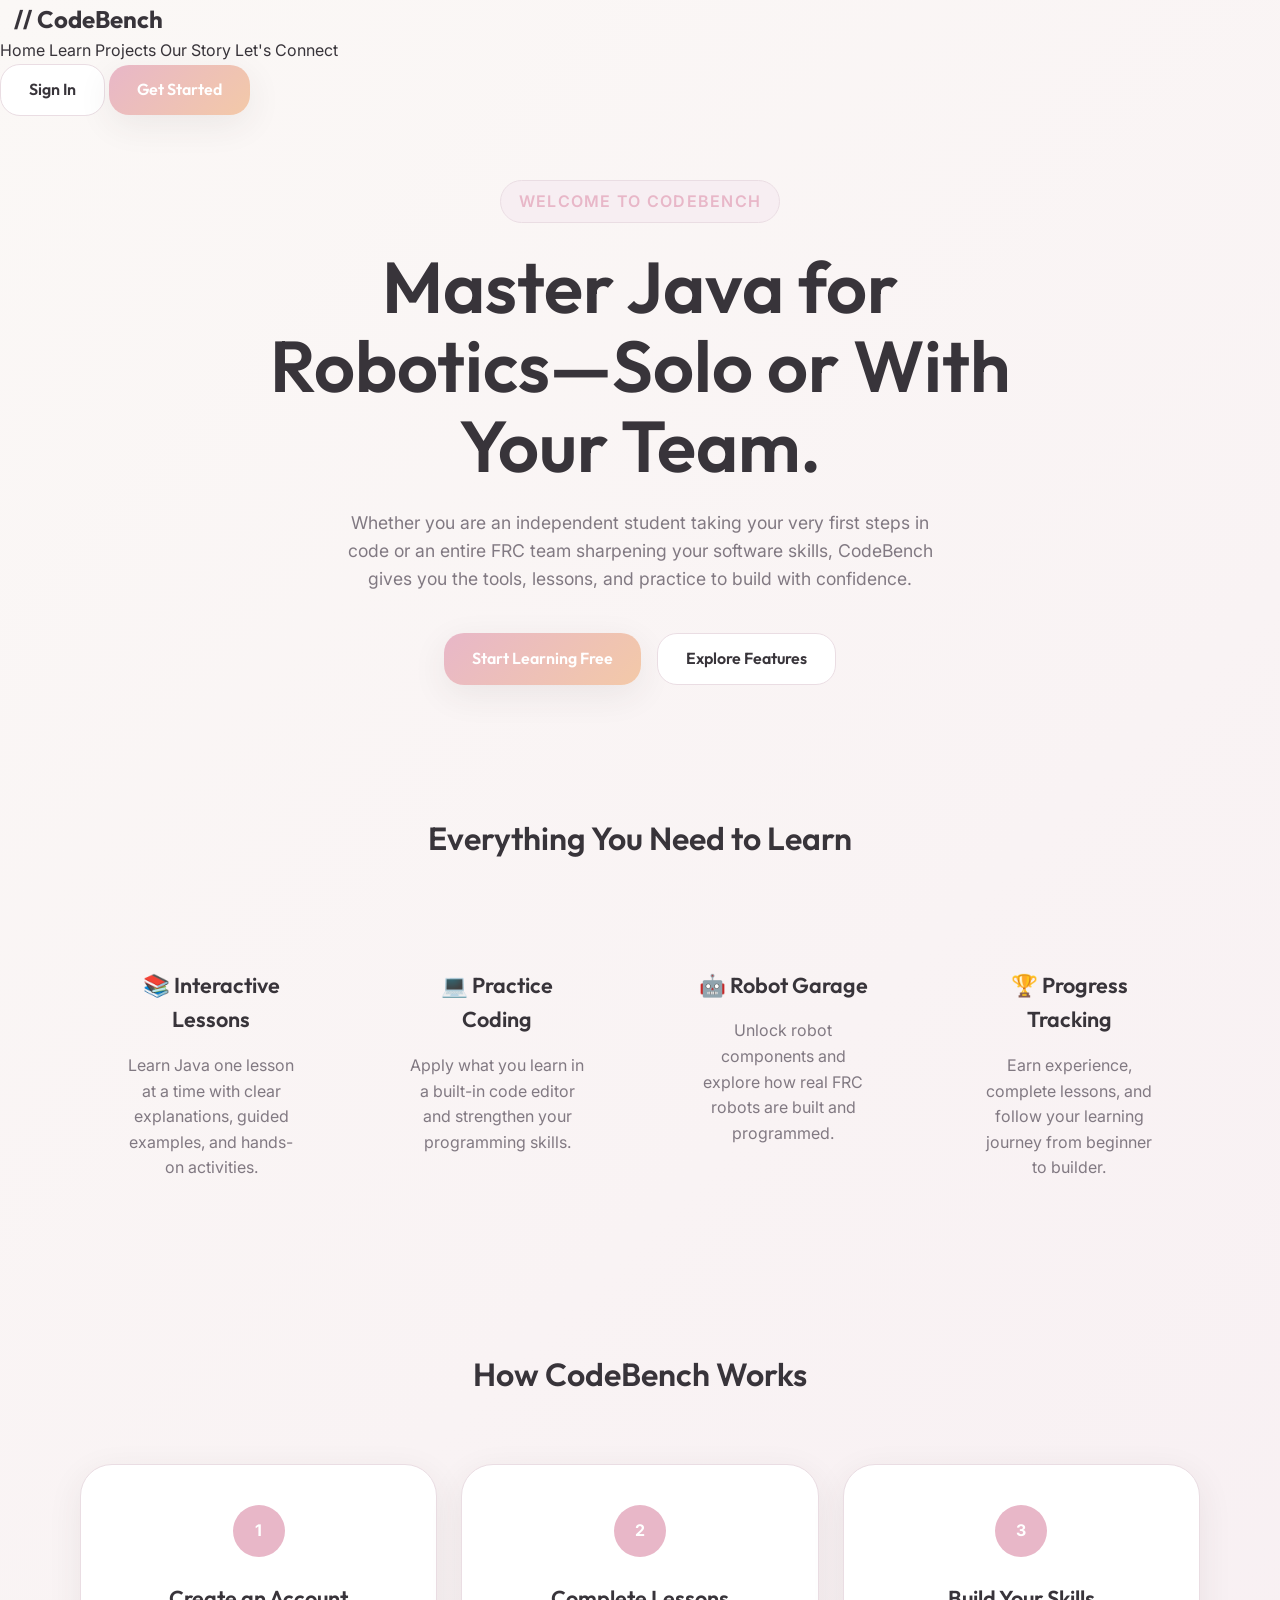
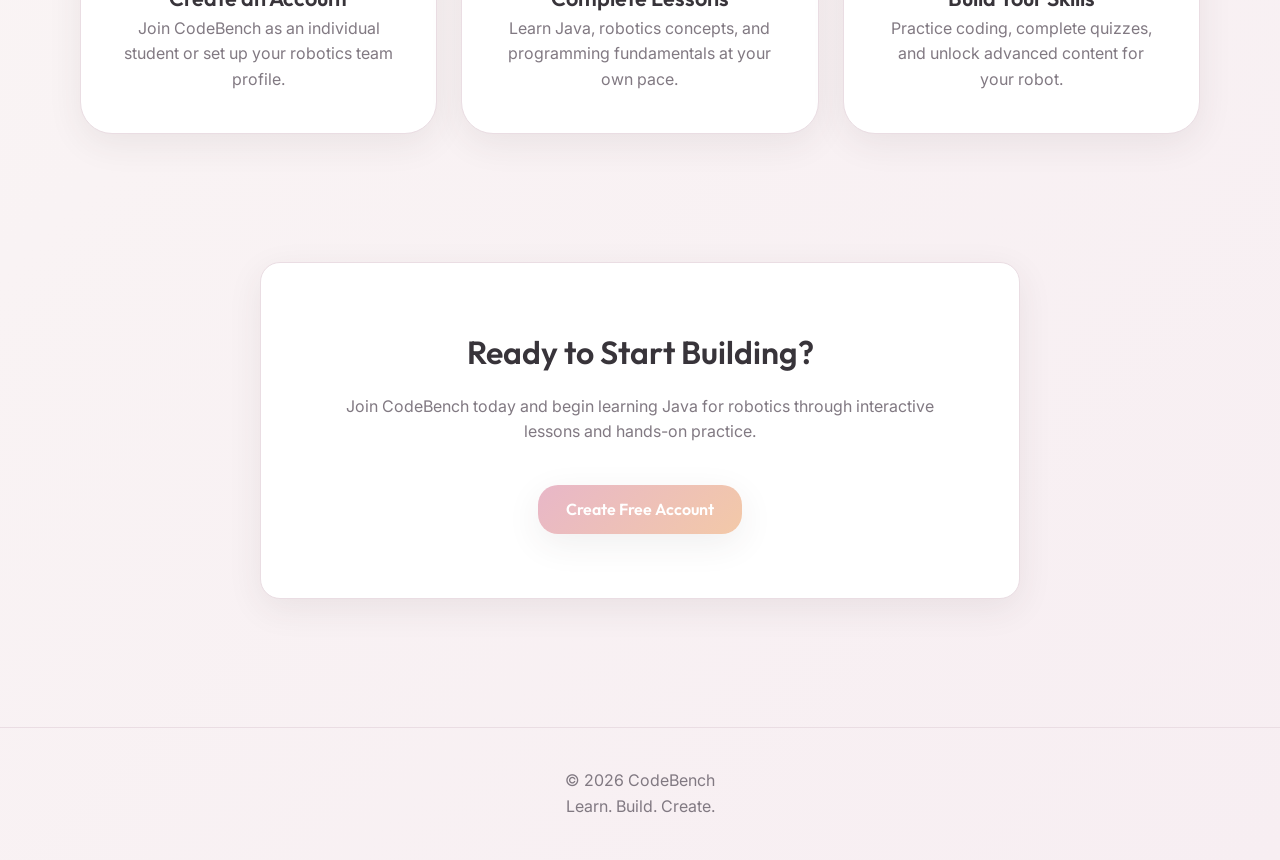
==== index.html @ 08dabfb5 "Initial CodeBench version" ====
<!DOCTYPE html>
<html lang="en">

<head>
    <meta charset="UTF-8">
    <meta name="viewport" content="width=device-width, initial-scale=1.0">
    <meta name="description"
        content="Learn Java for FIRST Robotics through interactive lessons, coding practice, quizzes, and hands-on challenges.">

    <title>CodeBench // Learn Robotics Programming</title>

    <link rel="icon" href="assets/favicon.png">
    <link rel="stylesheet" href="css/style.css">
    <link rel="stylesheet" href="css/components.css">
    <link rel="stylesheet" href="css/animations.css">
    <link rel="stylesheet" href="css/index.css">
</head>

<body>

    <!-- =========================
          HEADER / NAVBAR
  ========================= -->
    <header class="navbar-header">
        <a href="index.html" class="logo-text">
            <span>//</span> CodeBench
        </a>

        <nav class="navbar-links">
            <a href="index.html">Home</a>
            <a href="learn.html">Learn</a>
            <a href="projects.html">Projects</a>
            <a href="journey.html">Our Story</a>
            <a href="connect.html">Let's Connect</a>
        </nav>

        <div class="nav-buttons">
            <a href="login.html" class="btn btn-secondary">Sign In</a>
            <a href="signup.html" class="btn btn-primary">Get Started</a>
        </div>
    </header>

    <!-- =========================
          MAIN CONTENT
  ========================= -->
    <main>

        <!-- HERO SECTION -->
        <section class="hero fade-in">
            <div class="hero-content">
                <p class="panel-label">WELCOME TO CODEBENCH</p>
                <h1>Master Java for Robotics—Solo or With Your Team.</h1>
                <p class="hero-description">
                    Whether you are an independent student taking your very first steps in code or an entire FRC team
                    sharpening your software skills, CodeBench gives you the tools, lessons, and practice to build with
                    confidence.
                </p>

                <div class="hero-actions">
                    <a href="signup.html" class="btn btn-primary">Start Learning Free</a>
                    <a href="#features" class="btn btn-secondary">Explore Features</a>
                </div>
            </div>
        </section>

        <!-- FEATURES SECTION -->
        <section class="features" id="features">
            <h2>Everything You Need to Learn</h2>

            <div class="feature-grid">
                <article class="card feature-card">
                    <h3>📚 Interactive Lessons</h3>
                    <p>
                        Learn Java one lesson at a time with clear explanations, guided examples, and hands-on
                        activities.
                    </p>
                </article>

                <article class="card feature-card">
                    <h3>💻 Practice Coding</h3>
                    <p>
                        Apply what you learn in a built-in code editor and strengthen your programming skills.
                    </p>
                </article>

                <article class="card feature-card">
                    <h3>🤖 Robot Garage</h3>
                    <p>
                        Unlock robot components and explore how real FRC robots are built and programmed.
                    </p>
                </article>

                <article class="card feature-card">
                    <h3>🏆 Progress Tracking</h3>
                    <p>
                        Earn experience, complete lessons, and follow your learning journey from beginner to builder.
                    </p>
                </article>
            </div>
        </section>

        <!-- HOW IT WORKS SECTION -->
        <section class="how-it-works">
            <h2>How CodeBench Works</h2>

            <div class="steps-grid">
                <div class="step-card">
                    <span class="step-number">1</span>
                    <h3>Create an Account</h3>
                    <p>Join CodeBench as an individual student or set up your robotics team profile.</p>
                </div>

                <div class="step-card">
                    <span class="step-number">2</span>
                    <h3>Complete Lessons</h3>
                    <p>Learn Java, robotics concepts, and programming fundamentals at your own pace.</p>
                </div>

                <div class="step-card">
                    <span class="step-number">3</span>
                    <h3>Build Your Skills</h3>
                    <p>Practice coding, complete quizzes, and unlock advanced content for your robot.</p>
                </div>
            </div>
        </section>

        <!-- CALL TO ACTION SECTION -->
        <section class="cta-section">
            <div class="soft-panel cta-card">
                <h2>Ready to Start Building?</h2>
                <p>
                    Join CodeBench today and begin learning Java for robotics through interactive lessons and hands-on
                    practice.
                </p>
                <a href="signup.html" class="btn btn-primary">Create Free Account</a>
            </div>
        </section>

    </main>

    <!-- =========================
          FOOTER
  ========================= -->
    <footer class="footer">
        <p>© 2026 CodeBench</p>
        <p>Learn. Build. Create.</p>
    </footer>

</body>

</html>
---- css/style.css ----
@import url('https://fonts.googleapis.com/css2?family=Inter:wght@400;500;600;700&family=Outfit:wght@400;500;600;700&display=swap');


/* =========================================
   CODEBENCH // DESIGN SYSTEM
========================================= */


:root {


    /* ===============================
       BACKGROUND SYSTEM
    =============================== */

    --bg-main: #FBF8F6;
    --bg-surface: #FFFFFF;
    --bg-soft: #F7EEF2;



    /* ===============================
       BRAND PALETTE
    =============================== */

    --rose: #E8B7C8;
    --peach: #F3C9A8;
    --lavender: #DCCFF0;
    --sage: #C7DCCB;
    --mist-blue: #C9DDEA;



    /* ===============================
       TEXT
    =============================== */

    --text-main: #38343A;
    --text-secondary: #817982;
    --text-light: #FFFFFF;



    /* ===============================
       UI
    =============================== */

    --border: #EADDE3;

    --shadow-soft:
        0 10px 35px rgba(60,45,55,.08);

    --shadow-hover:
        0 18px 45px rgba(60,45,55,.12);



    /* ===============================
       STATES
    =============================== */

    --success: #BFD8C3;
    --warning: #F5D29A;
    --locked: #E8E5E7;
    --active: #C9DDEA;



    /* ===============================
       SHAPE
    =============================== */

    --radius-small:12px;
    --radius-medium:20px;
    --radius-large:32px;



    /* ===============================
       SPACING
    =============================== */

    --space-xs:8px;
    --space-sm:16px;
    --space-md:24px;
    --space-lg:40px;
    --space-xl:64px;



    /* ===============================
       APP
    =============================== */

    --navbar-height:70px;

}



/* =========================================
   RESET
========================================= */


* {
    margin:0;
    padding:0;
    box-sizing:border-box;
}



html {
    scroll-behavior:smooth;
}



body {


    min-height:100vh;


    background:
        linear-gradient(
            135deg,
            var(--bg-main),
            var(--bg-soft)
        );


    color:var(--text-main);


    font-family:
        "Inter",
        sans-serif;


    line-height:1.6;

}



/* =========================================
   TYPOGRAPHY
========================================= */


h1,
h2,
h3,
h4,
h5,
h6 {


    font-family:
        "Outfit",
        sans-serif;


    font-weight:600;


    color:
        var(--text-main);

}


h1 {
    font-size:2.6rem;
    line-height:1.2;
}


h2 {
    font-size:2rem;
}


h3 {
    font-size:1.35rem;
}



p {

    color:
        var(--text-secondary);

}



/* =========================================
   ELEMENTS
========================================= */


button {

    font-family:
        "Outfit",
        sans-serif;

    cursor:pointer;

}



a {

    text-decoration:none;

    color:inherit;

}



/* =========================================
   APPLICATION LAYOUT
========================================= */


.dashboard-layout {


    display:grid;


    grid-template-columns:
        240px 1fr;


    min-height:
        calc(100vh - var(--navbar-height));

}



.dashboard-layout.collapsed-layout {


    grid-template-columns:
        80px 1fr;

}



.dashboard-content {


    width:100%;


    padding:
        var(--space-lg);

}



/* =========================================
   COMMON UI
========================================= */


.soft-panel {


    background:
        var(--bg-surface);


    border:
        1px solid var(--border);


    border-radius:
        var(--radius-medium);


    box-shadow:
        var(--shadow-soft);


    transition:
        .25s ease;

}



.soft-panel:hover {


    box-shadow:
        var(--shadow-hover);

}



.text-muted {


    color:
        var(--text-secondary);

}



.container {


    max-width:
        1200px;


    margin:
        auto;

}



.grid {


    display:grid;


    gap:
        var(--space-md);

}

/* =====================================
   DASHBOARD LAYOUT
===================================== */


.dashboard-layout {

    display:flex;

    min-height:calc(100vh - 70px);

}




/* =====================================
   SIDEBAR
===================================== */


.sidebar {

    width:260px;

    height:calc(100vh - 70px);

    position:fixed;

    top:70px;

    left:0;

    padding:25px 15px;

    display:flex;

    flex-direction:column;

    gap:12px;

    transition:width .3s ease;

}





.dashboard-content {

    margin-left:260px;

    width:calc(100% - 260px);

    padding:40px;

    transition:.3s ease;

}





/* =====================================
   SIDEBAR ITEMS
===================================== */


.nav-item {

    width:100%;

    display:flex;

    align-items:center;

    gap:15px;

    padding:14px 18px;

    text-decoration:none;

    border:none;

    background:none;

    cursor:pointer;

}





.nav-text {

    white-space:nowrap;

}





.nav-item.active {

    transform:translateX(5px);

}







/* =====================================
   COLLAPSED SIDEBAR
===================================== */


.dashboard-layout.collapsed .sidebar {

    width:80px;

}



.dashboard-layout.collapsed .dashboard-content {

    margin-left:80px;

    width:calc(100% - 80px);

}



.dashboard-layout.collapsed .nav-text {

    display:none;

}
---- css/components.css ----
/* =========================================
   BUTTONS
========================================= */


.btn {

    display: inline-flex;

    align-items: center;
    justify-content: center;

    padding:
        12px 28px;

    font-family:
        "Outfit",
        sans-serif;

    font-weight: 600;

    text-decoration: none;

    border-radius:
        var(--radius-medium);

    cursor: pointer;

    border: none;

    transition:
        all .25s ease;

}



.btn:hover {

    transform:
        translateY(-3px);

}



/* Primary Button */

.btn-primary {

    background:
        linear-gradient(135deg,
            var(--rose),
            var(--peach));

    color: white;

    box-shadow:
        var(--shadow-soft);

}



.btn-primary:hover {

    box-shadow:
        0 15px 35px rgba(232, 183, 200, .35);

}



/* Secondary Button */

.btn-secondary {

    background:
        var(--bg-surface);

    color:
        var(--text-main);

    border:
        1px solid var(--border);

}



.btn-secondary:hover {

    background:
        var(--bg-soft);

}



/* Small Button */

.btn-small {

    padding:
        8px 18px;

    font-size: .9rem;

    background:
        var(--lavender);

    color:
        var(--text-main);

}



.btn-small.disabled {

    background:
        var(--locked);

    color:
        var(--text-secondary);

    pointer-events: none;

}



.btn-full {

    width: 100%;

}



/* =========================================
   NAVIGATION
========================================= */


.nav-item {

    display: block;

    padding:
        14px 20px;

    color:
        var(--text-secondary);

    border-radius:
        var(--radius-small);

    font-family:
        "Outfit",
        sans-serif;

    font-weight: 500;

    transition: .2s;

}



.nav-item:hover,
.nav-item.active {

    color:
        var(--text-main);

    background:
        var(--bg-soft);

}



/* Logout */

.btn-danger-link {

    margin-top: auto;

    background: none;

    border: none;

    color: #D98292;

    cursor: pointer;

}



/* =========================================
   AUTH CARD
========================================= */


.auth-card {

    background:
        var(--bg-surface);

    border:
        1px solid var(--border);

    border-radius:
        var(--radius-large);

    padding:
        40px;

    width: 100%;

    max-width: 420px;

    box-shadow:
        var(--shadow-soft);

}



/* =========================================
   FORMS
========================================= */


.form-group {

    margin-bottom:
        var(--space-md);

}



.form-group label {

    display: block;

    margin-bottom: 8px;

    color:
        var(--text-secondary);

    font-size: .9rem;

}



.form-group input {

    width: 100%;

    padding:
        14px;

    background:
        var(--bg-main);

    border:
        1px solid var(--border);

    border-radius:
        var(--radius-small);

    color:
        var(--text-main);

    font-family:
        "Inter",
        sans-serif;

}



.form-group input:focus {

    outline: none;

    border-color:
        var(--rose);

}



/* =========================================
   XP DISPLAY
========================================= */


.xp-pill {

    display: inline-flex;

    align-items: center;

    padding:
        7px 18px;

    border-radius: 999px;

    background:
        var(--lavender);

    color:
        var(--text-main);

    font-weight: 600;

}



/* =========================================
   DASHBOARD STATS
========================================= */


.stats-grid {

    display: grid;

    grid-template-columns:
        repeat(auto-fit, minmax(200px, 1fr));

    gap:
        var(--space-md);

    margin:
        30px 0;

}



.stat-card {

    background:
        var(--bg-surface);

    padding:
        25px;

    border-radius:
        var(--radius-medium);

    border:
        1px solid var(--border);

    box-shadow:
        var(--shadow-soft);

}



.stat-value {

    font-size:
        2rem;

    font-family:
        "Outfit",
        sans-serif;

    font-weight: 700;

}



/* =========================================
   ROBOT GARAGE
========================================= */


.garage-container {

    display: flex;

    gap:
        40px;

    margin-top:
        30px;

}



.mech-canvas {

    flex: 1.5;

    background:
        var(--bg-surface);

    border:
        2px dashed var(--border);

    border-radius:
        var(--radius-large);

    height: 400px;

    display: flex;

    align-items: center;

    justify-content: center;

}



.mech-part {

    padding:
        20px;

    background:
        var(--bg-soft);

    border:
        1px solid var(--border);

    border-radius:
        var(--radius-medium);

    font-family:
        "Outfit",
        sans-serif;

}



.mech-part.standard {

    border-color:
        var(--mist-blue);

    color:
        #5B7D99;

}



.mech-part.online {

    border-color:
        var(--sage);

    color:
        #587A60;

}

/* =========================================
   SIDEBAR
========================================= */


.sidebar {

    width: 240px;

    height: 100vh;

    position: sticky;

    top: 0;

    background:
        rgba(255, 255, 255, 0.75);

    backdrop-filter:
        blur(12px);

    border-right:
        1px solid var(--border);

    padding:
        24px 16px;

    display: flex;

    flex-direction: column;

    gap: 12px;

}



/* Sidebar Logo */

.logo-text {

    font-family:
        "Outfit",
        sans-serif;

    font-size: 1.5rem;

    font-weight: 700;

    color:
        var(--text-main);

    padding:
        10px 14px;

    margin-bottom: 20px;

}



/* Sidebar Links */

.sidebar .nav-item {

    display: flex;

    align-items: center;

    gap: 12px;

    padding:
        14px 16px;

    border-radius:
        var(--radius-medium);

    color:
        var(--text-secondary);

    transition:
        .25s ease;

}



.sidebar .nav-item:hover {

    background:
        var(--bg-soft);

    color:
        var(--text-main);

    transform:
        translateX(4px);

}



.sidebar .nav-item.active {

    background:
        var(--lavender);

    color:
        var(--text-main);

}



/* Sidebar Bottom Area */

.sidebar-footer {

    margin-top: auto;

    padding-top: 20px;

}

/* =========================================
   NAVBAR
========================================= */


.navbar {

    width: 100%;

    height: 70px;

    display: flex;

    align-items: center;

    justify-content: space-between;

    padding:
        0 32px;


    background:
        rgba(255, 255, 255, 0.75);


    backdrop-filter:
        blur(12px);


    border-bottom:
        1px solid var(--border);


    position: sticky;

    top: 0;

    z-index: 100;


}



/* Logo */

.navbar .logo-text {

    display: flex;

    align-items: center;

    gap: 8px;


    font-family:
        "Outfit",
        sans-serif;


    font-size:
        1.7rem;


    font-weight: 700;


    letter-spacing:
        .5px;


    color:
        var(--text-main);


}



/* Logo Accent */

.navbar .logo-text span {

    color:
        var(--rose);

}



/* User Area */

.user-status {

    display: flex;

    align-items: center;

    gap: 16px;


    font-family:
        "Inter",
        sans-serif;


    color:
        var(--text-secondary);


    font-size: .95rem;

}



/* Username */

#userName {

    color:
        var(--text-main);

    font-weight: 600;

}



/* XP Pill */

.navbar .xp-pill {

    background:
        var(--lavender);


    border:
        1px solid var(--border);


    padding:
        8px 18px;


    border-radius:
        999px;


    color:
        var(--text-main);


    font-family:
        "Outfit",
        sans-serif;


    font-weight: 600;


}

/* =========================================
   MISSION MAP / DASHBOARD NODES
========================================= */


.map-pipeline {

    display: flex;

    flex-direction: column;

    gap:
        var(--space-md);

}



.map-node {

    display: flex;

    justify-content: space-between;

    align-items: center;

    gap:
        24px;


    background:
        var(--bg-surface);


    padding:
        28px;


    border-radius:
        var(--radius-large);


    border:
        1px solid var(--border);


    box-shadow:
        var(--shadow-soft);


    transition:
        .25s ease;

}



.map-node:hover {

    transform:
        translateY(-4px);

}



.active-node {

    border-left:
        6px solid var(--rose);

}



/* Mission Information */

.node-info {

    flex: 1;

}



.node-info h3 {

    margin-bottom:
        8px;

}



.node-info p {

    margin-bottom:
        18px;

}



/* Right Side Status */

.node-status {

    display: flex;

    flex-direction: column;

    align-items: flex-end;

    gap:
        16px;

}



.stat-value {

    font-family:
        "Outfit",
        sans-serif;

    font-weight: 600;

    color:
        var(--text-secondary);

}



/* =========================================
   PROGRESS BAR
========================================= */


.progress-container {

    width: 100%;

    height:
        12px;


    background:
        var(--bg-soft);


    border-radius:
        999px;


    overflow: hidden;

}



.progress-bar {

    height: 100%;

    width: 0%;


    background:
        linear-gradient(90deg,
            var(--rose),
            var(--peach));


    border-radius:
        inherit;


    transition:
        width .5s ease;

    /* ==========================================
   LESSON PAGE POLISH & COMPONENT STYLES
   ========================================== */

    /* Main Layout & Section Spacing */
    .dashboard-content {
        max-width: 1100px;
        margin: 0 auto;
        padding: 2rem;
        display: flex;
        flex-direction: column;
        gap: 1.5rem;
    }

    /* Module Selector Header */
    .module-selector-bar {
        display: flex;
        align-items: center;
        gap: 1rem;
        background: #ffffff;
        padding: 1rem 1.25rem;
        border-radius: 12px;
        border: 1px solid #e5e7eb;
        box-shadow: 0 2px 4px rgba(0, 0, 0, 0.02);
    }

    .academy-select {
        flex: 1;
        padding: 0.6rem 1rem;
        border-radius: 8px;
        border: 1px solid #d1d5db;
        font-weight: 500;
        background-color: #f9fafb;
    }

    /* Hero Section */
    .lesson-hero {
        display: flex;
        justify-content: space-between;
        align-items: flex-start;
        background: #ffffff;
        padding: 1.75rem;
        border-radius: 16px;
        border: 1px solid #e5e7eb;
        box-shadow: 0 4px 6px -1px rgba(0, 0, 0, 0.05);
    }

    .lesson-tag {
        font-size: 0.8rem;
        font-weight: 700;
        letter-spacing: 0.05em;
        color: #6366f1;
        text-transform: uppercase;
    }

    .lesson-hero h1 {
        margin: 0.5rem 0;
        font-size: 1.85rem;
        color: #111827;
    }

    .lesson-reward {
        text-align: right;
        background: #f3f4f6;
        padding: 0.75rem 1.25rem;
        border-radius: 12px;
        border: 1px solid #e5e7eb;
    }

    .lesson-reward span {
        display: block;
        font-size: 0.75rem;
        color: #6b7280;
        font-weight: 600;
    }

    .lesson-reward strong {
        color: #4f46e5;
        font-size: 1.1rem;
    }

    /* Card Elevation & Structure */
    .soft-panel,
    .mission-card,
    .mentor-card,
    .graphic-panel,
    .challenge-card,
    .progress-panel {
        background: #ffffff;
        padding: 1.5rem;
        border-radius: 16px;
        border: 1px solid #e5e7eb;
        box-shadow: 0 4px 6px -1px rgba(0, 0, 0, 0.03);
    }

    /* Progress Bar */
    .progress-header {
        display: flex;
        justify-content: space-between;
        margin-bottom: 0.5rem;
    }

    .progress-bar {
        height: 10px;
        background-color: #e5e7eb;
        border-radius: 20px;
        overflow: hidden;
    }

    .progress-fill {
        height: 100%;
        background: linear-gradient(90deg, #6366f1, #a855f7);
        transition: width 0.4s ease;
    }

    /* Schematic Architectural Diagram */
    .schematic-viewport {
        margin-top: 1rem;
        background: #0f172a;
        border-radius: 12px;
        padding: 1.5rem;
        color: #f8fafc;
    }

    .schematic-grid {
        display: grid;
        grid-template-columns: repeat(auto-fit, minmax(220px, 1fr));
        gap: 1rem;
    }

    .node {
        background: #1e293b;
        border: 1px solid #334155;
        border-radius: 10px;
        padding: 1rem;
        display: flex;
        flex-direction: column;
        justify-content: space-between;
        gap: 0.5rem;
    }

    .node-label {
        font-weight: 600;
        font-size: 0.95rem;
        color: #f1f5f9;
    }

    .node-status {
        font-size: 0.8rem;
        padding: 0.25rem 0.6rem;
        border-radius: 6px;
        width: fit-content;
        font-weight: 600;
    }

    .status-ok {
        background: rgba(34, 197, 94, 0.15);
        color: #4ade80;
        border: 1px solid rgba(34, 197, 94, 0.3);
    }

    .status-warn {
        background: rgba(234, 179, 8, 0.15);
        color: #facc15;
        border: 1px solid rgba(234, 179, 8, 0.3);
    }

    /* Practicum Assessment / Quiz Styling */
    .quiz-options {
        display: flex;
        flex-direction: column;
        gap: 0.75rem;
        margin-top: 1.25rem;
    }

    .quiz-btn {
        width: 100%;
        text-align: left;
        padding: 1rem 1.25rem;
        background: #f9fafb;
        border: 1.5px solid #e5e7eb;
        border-radius: 10px;
        font-size: 0.95rem;
        color: #374151;
        cursor: pointer;
        transition: all 0.2s ease;
    }

    .quiz-btn:hover {
        background: #f3f4f6;
        border-color: #6366f1;
        transform: translateY(-1px);
    }

    .quiz-btn.correct {
        background: #f0fdf4 !important;
        border-color: #22c55e !important;
        color: #15803d !important;
        font-weight: 600;
    }

    .quiz-btn.incorrect {
        background: #fef2f2 !important;
        border-color: #ef4444 !important;
        color: #b91c1c !important;
    }

    /* Bottom Action Buttons */
    .lesson-actions {
        display: flex;
        justify-content: space-between;
        gap: 1rem;
        margin-top: 1rem;
    }

    .btn-secondary {
        background: #ffffff;
        border: 1px solid #d1d5db;
        color: #374151;
        padding: 0.75rem 1.5rem;
        border-radius: 10px;
        font-weight: 600;
        cursor: pointer;
    }

    .btn-primary {
        background: #4f46e5;
        border: none;
        color: #ffffff;
        padding: 0.75rem 1.5rem;
        border-radius: 10px;
        font-weight: 600;
        cursor: pointer;
    }

    .btn-primary:hover {
        background: #4338ca;
    }

}

/* Force vertical stacking for quiz buttons */
.quiz-options {
    display: flex !important;
    flex-direction: column !important;
    gap: 0.75rem !important;
    margin-top: 1.25rem !important;
}

.quiz-btn {
    display: block !important;
    width: 100% !important;
    text-align: left !important;
    padding: 1rem 1.25rem !important;
    background: #f8fafc !important;
    border: 1.5px solid #e2e8f0 !important;
    border-radius: 10px !important;
    font-size: 0.95rem !important;
    color: #1e293b !important;
    cursor: pointer !important;
    white-space: normal !important;
}

.quiz-btn:hover {
    background: #f1f5f9 !important;
    border-color: #6366f1 !important;
}

/* Force dark architectural diagram grid */
.schematic-viewport {
    margin-top: 1rem !important;
    background: #0f172a !important;
    border-radius: 12px !important;
    padding: 1.25rem !important;
}

.schematic-grid {
    display: grid !important;
    grid-template-columns: repeat(auto-fit, minmax(220px, 1fr)) !important;
    gap: 1rem !important;
}

.node {
    background: #1e293b !important;
    border: 1px solid #334155 !important;
    border-radius: 8px !important;
    padding: 1rem !important;
    display: flex !important;
    flex-direction: column !important;
    justify-content: space-between !important;
    gap: 0.5rem !important;
}

.node-label {
    color: #f8fafc !important;
    font-weight: 600 !important;
}

.node-status {
    display: inline-block !important;
    padding: 0.25rem 0.5rem !important;
    border-radius: 6px !important;
    font-size: 0.8rem !important;
    font-weight: 600 !important;
}

.status-ok {
    background: rgba(34, 197, 94, 0.2) !important;
    color: #4ade80 !important;
}

.status-warn {
    background: rgba(234, 179, 8, 0.2) !important;
    color: #facc15 !important;
}
---- css/animations.css ----
/* =========================
    CodeBench // Motion System
    ========================= */


/* =================================
   ENTRANCES
================================= */


.fade-in {

    opacity:0;

    animation:
        fadeIn .7s ease forwards;

}


@keyframes fadeIn {

    from {

        opacity:0;
        transform:translateY(18px);

    }


    to {

        opacity:1;
        transform:translateY(0);

    }

}



.slide-left {

    opacity:0;

    animation:
        slideLeft .7s ease forwards;

}


@keyframes slideLeft {

    from {

        opacity:0;
        transform:translateX(-25px);

    }


    to {

        opacity:1;
        transform:translateX(0);

    }

}



.slide-right {


    opacity:0;


    animation:
        slideRight .7s ease forwards;


}


@keyframes slideRight {


    from {

        opacity:0;
        transform:translateX(25px);

    }


    to {

        opacity:1;
        transform:translateX(0);

    }


}



/* =================================
   SOFT POP
================================= */


.pop {


    opacity:0;


    animation:
        pop .5s ease forwards;


}


@keyframes pop {


    0% {

        opacity:0;
        transform:scale(.92);

    }


    70% {

        transform:scale(1.03);

    }


    100% {

        opacity:1;
        transform:scale(1);

    }


}



/* =================================
   FLOATING ELEMENTS
================================= */


.float {


    animation:
        floating 4s ease-in-out infinite;


}


@keyframes floating {


    0%,
    100% {

        transform:translateY(0);

    }


    50% {

        transform:translateY(-8px);

    }


}



/* =================================
   SOFT BRAND PULSE
================================= */


.pulse {


    animation:
        softPulse 3s infinite;


}



@keyframes softPulse {


    0% {

        box-shadow:
            0 0 0 rgba(232,183,200,0);

    }


    50% {

        box-shadow:
            0 0 25px rgba(232,183,200,.35);

    }


    100% {

        box-shadow:
            0 0 0 rgba(232,183,200,0);

    }


}



/* =================================
   BUTTON MOTION
================================= */


.btn {


    transition:
        transform .25s ease,
        box-shadow .25s ease;


}



.btn:hover {


    transform:
        translateY(-3px);


    box-shadow:
        var(--shadow-soft);


}



/* =================================
   CARD MOTION
================================= */


.card {


    transition:
        transform .3s ease,
        box-shadow .3s ease;


}



.card:hover {


    transform:
        translateY(-6px);


    box-shadow:
        var(--shadow-hover);


}



/* =================================
   AI TUTOR TYPING
================================= */


.typing {


    overflow:hidden;

    border-right:
        2px solid var(--rose);

    white-space:nowrap;


    animation:

        typing 3s steps(30) infinite alternate,

        cursor .7s infinite;


}



@keyframes typing {


    from {

        width:0;

    }


    to {

        width:100%;

    }


}



@keyframes cursor {


    50% {

        border-color:transparent;

    }


}



/* =================================
   LOADING DOTS
================================= */


.loading-dot {


    animation:
        bounce 1.3s infinite;


}



.loading-dot:nth-child(2) {

    animation-delay:.15s;

}



.loading-dot:nth-child(3) {

    animation-delay:.3s;

}



@keyframes bounce {


    0%,
    80%,
    100% {

        transform:translateY(0);

    }


    40% {

        transform:translateY(-8px);

    }


}



/* =================================
   GLOBAL MOTION SAFETY
================================= */


button,
a,
.card,
.soft-panel {


    transition-timing-function:
        ease;


}




@media (prefers-reduced-motion: reduce) {


    *,
    *::before,
    *::after {


        animation-duration:
            .01ms !important;


        animation-iteration-count:
            1 !important;


        transition-duration:
            .01ms !important;


    }


}
---- css/index.css ----
/* =========================================
   CODEBENCH // LANDING PAGE
========================================= */



/* =========================================
   HERO
========================================= */

.hero {

    max-width: 1200px;

    margin: 0 auto;

    padding:
        var(--space-xl) var(--space-lg);

    text-align: center;

}



.hero-content {

    max-width: 760px;

    margin: 0 auto;

}



.panel-label {

    display: inline-block;

    margin-bottom: var(--space-md);

    padding:
        8px 18px;

    background: var(--bg-soft);

    border: 1px solid var(--border);

    border-radius: 999px;

    color: var(--rose);

    font-weight: 600;

    letter-spacing: .08em;

    text-transform: uppercase;

}



.hero h1 {

    font-size: clamp(2.8rem, 6vw, 4.5rem);

    line-height: 1.1;

    margin-bottom: var(--space-md);

}



.hero-description {

    max-width: 620px;

    margin:
        0 auto var(--space-lg);

    font-size: 1.1rem;

}



.hero-actions {

    display: flex;

    justify-content: center;

    gap: var(--space-sm);

    flex-wrap: wrap;

}





/* =========================================
   FEATURES
========================================= */

.features {

    max-width: 1200px;

    margin: 0 auto;

    padding:
        var(--space-xl) var(--space-lg);

}



.features h2 {

    text-align: center;

    margin-bottom: var(--space-xl);

}



.feature-grid {

    display: grid;

    grid-template-columns:
        repeat(auto-fit, minmax(260px, 1fr));

    gap: var(--space-md);

}



.feature-card {

    text-align: center;

    padding: var(--space-lg);

}



.feature-card h3 {

    margin-bottom: var(--space-sm);

}





/* =========================================
   HOW IT WORKS
========================================= */

.how-it-works {

    max-width: 1200px;

    margin: 0 auto;

    padding:
        var(--space-xl) var(--space-lg);

}



.how-it-works h2 {

    text-align: center;

    margin-bottom: var(--space-xl);

}



.steps-grid {

    display: grid;

    grid-template-columns:
        repeat(auto-fit, minmax(260px, 1fr));

    gap: var(--space-md);

}



.step-card {

    background: var(--bg-surface);

    border: 1px solid var(--border);

    border-radius: var(--radius-large);

    padding: var(--space-lg);

    box-shadow: var(--shadow-soft);

    text-align: center;

}



.step-number {

    width: 52px;

    height: 52px;

    margin: 0 auto var(--space-md);

    display: flex;

    align-items: center;

    justify-content: center;

    border-radius: 50%;

    background: var(--rose);

    color: white;

    font-weight: 700;

}





/* =========================================
   CALL TO ACTION
========================================= */

.cta-section {

    padding:
        var(--space-xl) var(--space-lg);

}



.cta-card {

    max-width: 760px;

    margin: 0 auto;

    padding: var(--space-xl);

    text-align: center;

}



.cta-card h2 {

    margin-bottom: var(--space-sm);

}



.cta-card p {

    margin-bottom: var(--space-lg);

}





/* =========================================
   FOOTER
========================================= */

.footer {

    padding:
        var(--space-lg);

    text-align: center;

    color: var(--text-secondary);

    border-top: 1px solid var(--border);

    margin-top: var(--space-xl);

}





/* =========================================
   RESPONSIVE
========================================= */

@media (max-width: 768px) {

    .hero {

        padding:
            var(--space-lg);

    }

    .hero h1 {

        font-size: 2.7rem;

    }

    .hero-actions {

        flex-direction: column;

        align-items: center;

    }

}
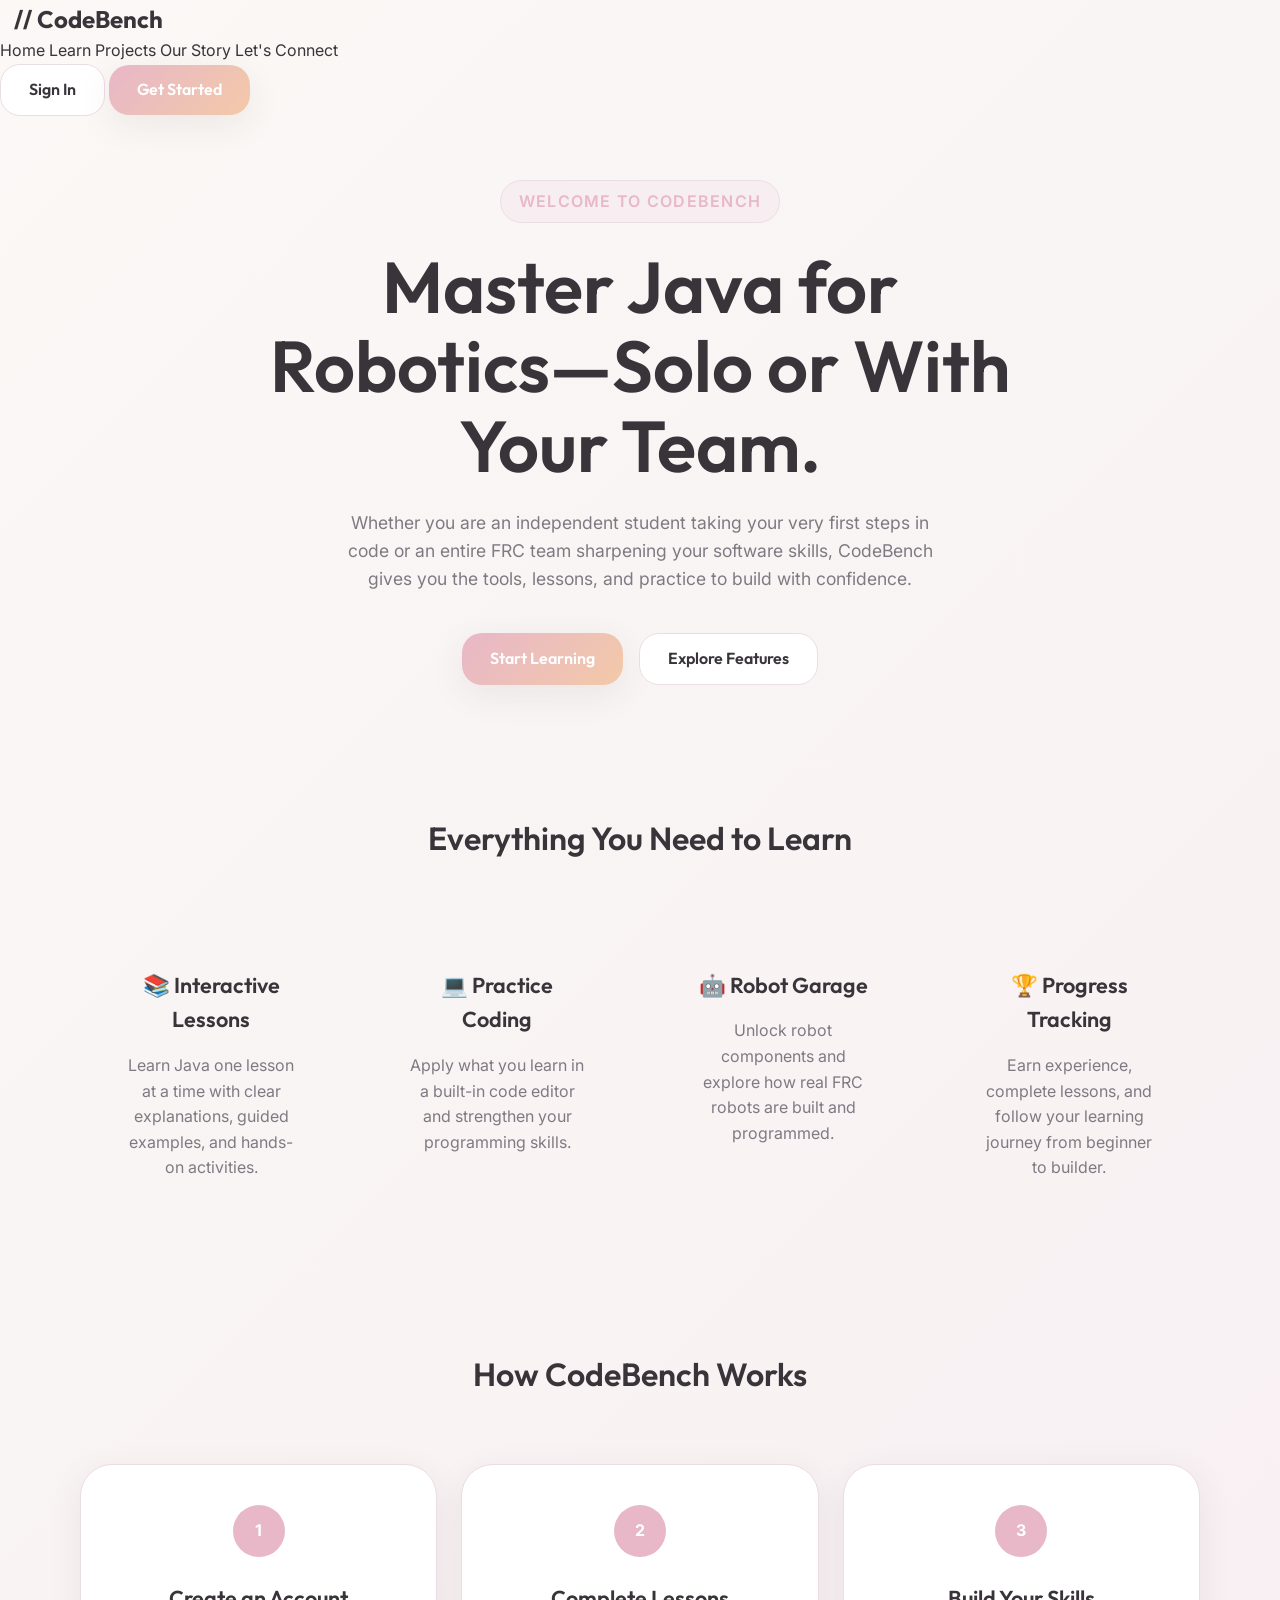
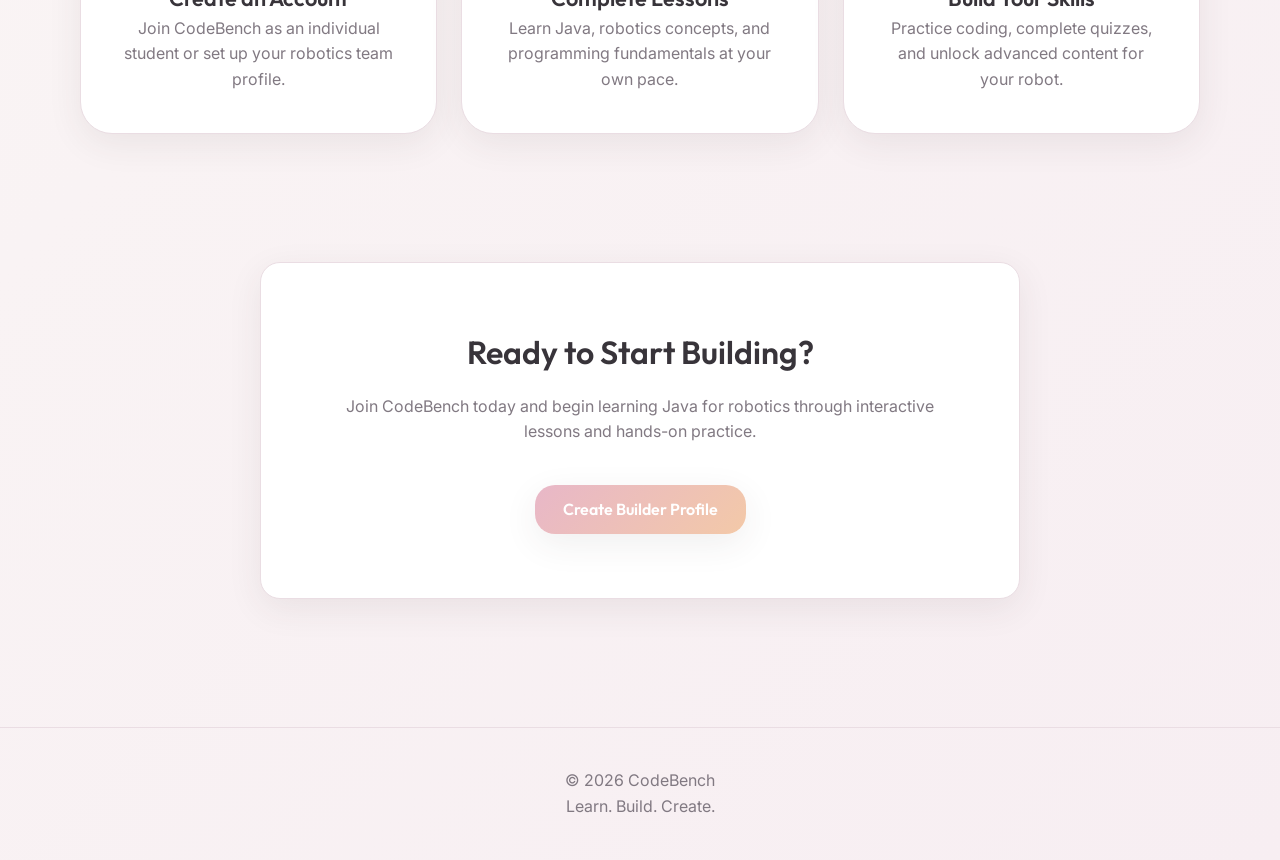
==== commit 435e5925: "Remove free-account CTA from index.html" ====
--- a/index.html
+++ b/index.html
@@ -57,7 +57,7 @@
                 </p>
 
                 <div class="hero-actions">
-                    <a href="signup.html" class="btn btn-primary">Start Learning Free</a>
+                    <a href="signup.html" class="btn btn-primary">Start Learning</a>
                     <a href="#features" class="btn btn-secondary">Explore Features</a>
                 </div>
             </div>
@@ -132,7 +132,7 @@
                     Join CodeBench today and begin learning Java for robotics through interactive lessons and hands-on
                     practice.
                 </p>
-                <a href="signup.html" class="btn btn-primary">Create Free Account</a>
+                <a href="signup.html" class="btn btn-primary">Create Builder Profile</a>
             </div>
         </section>
 
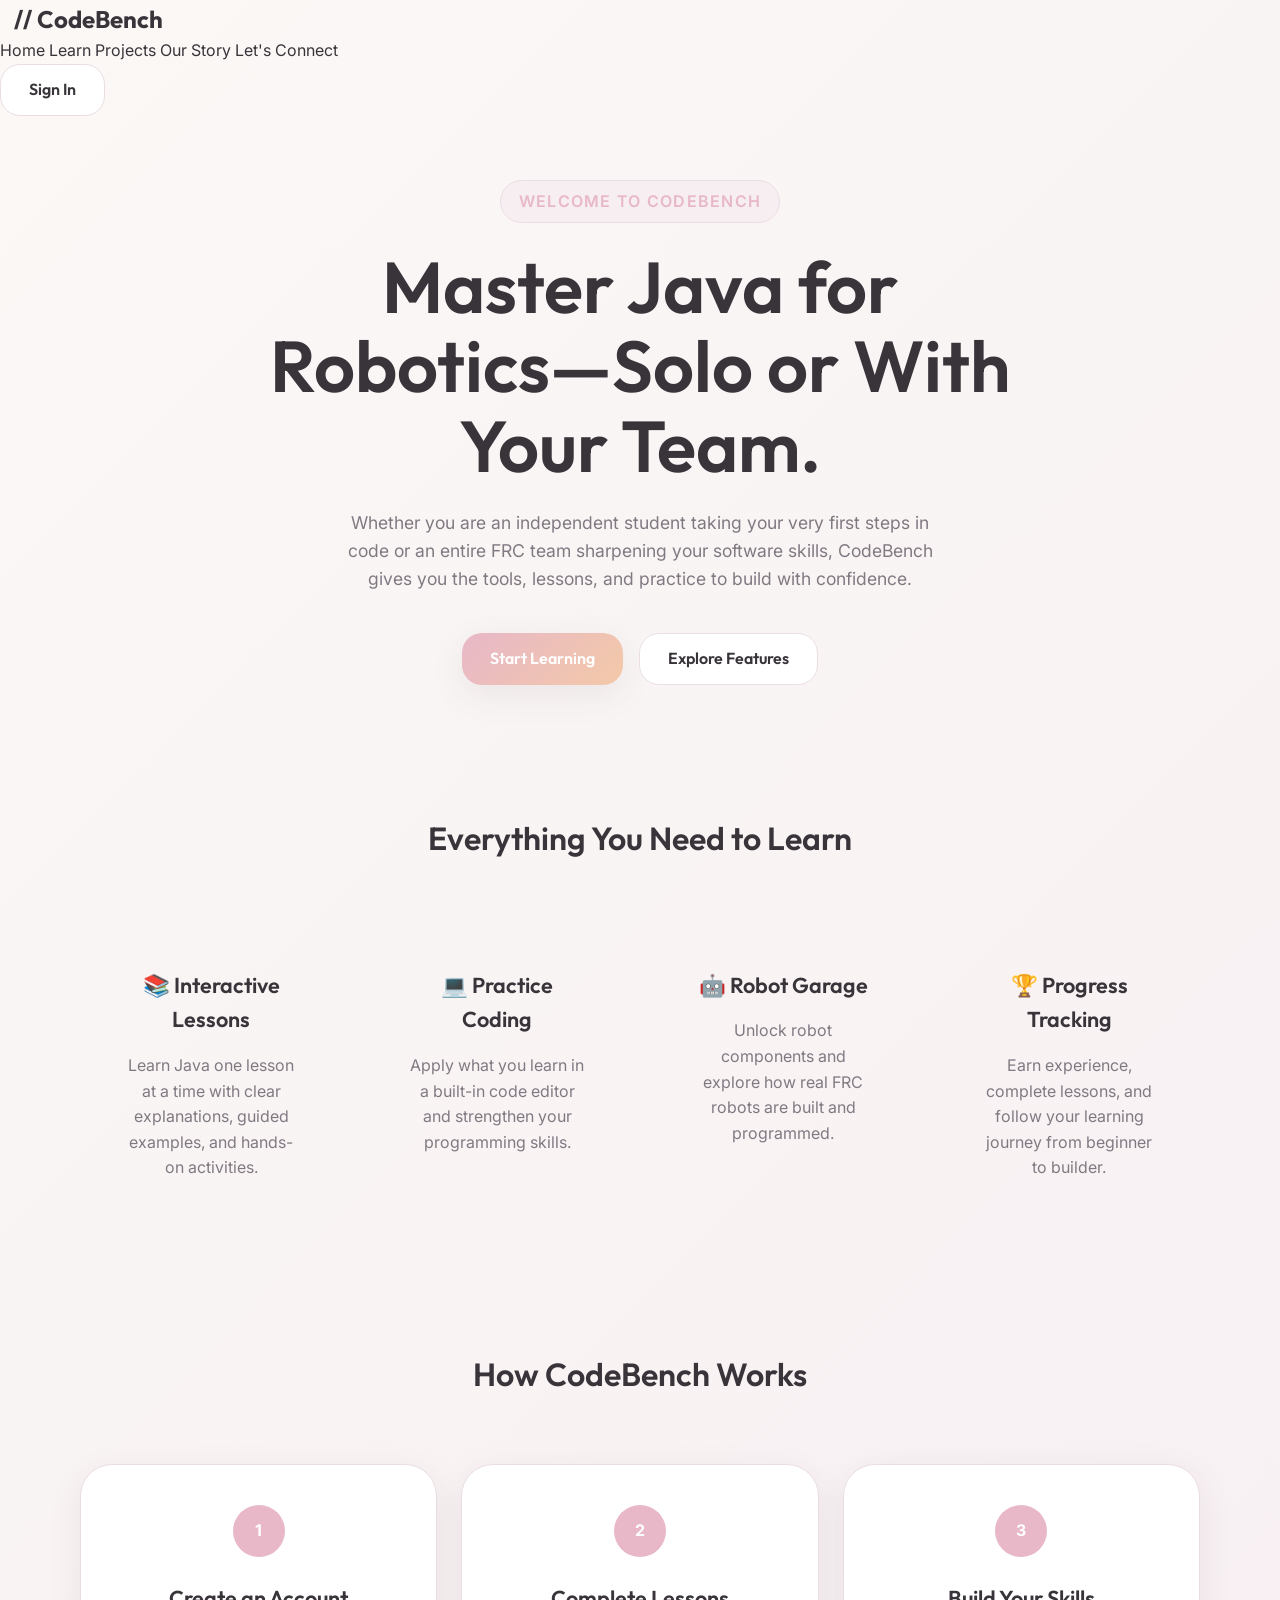
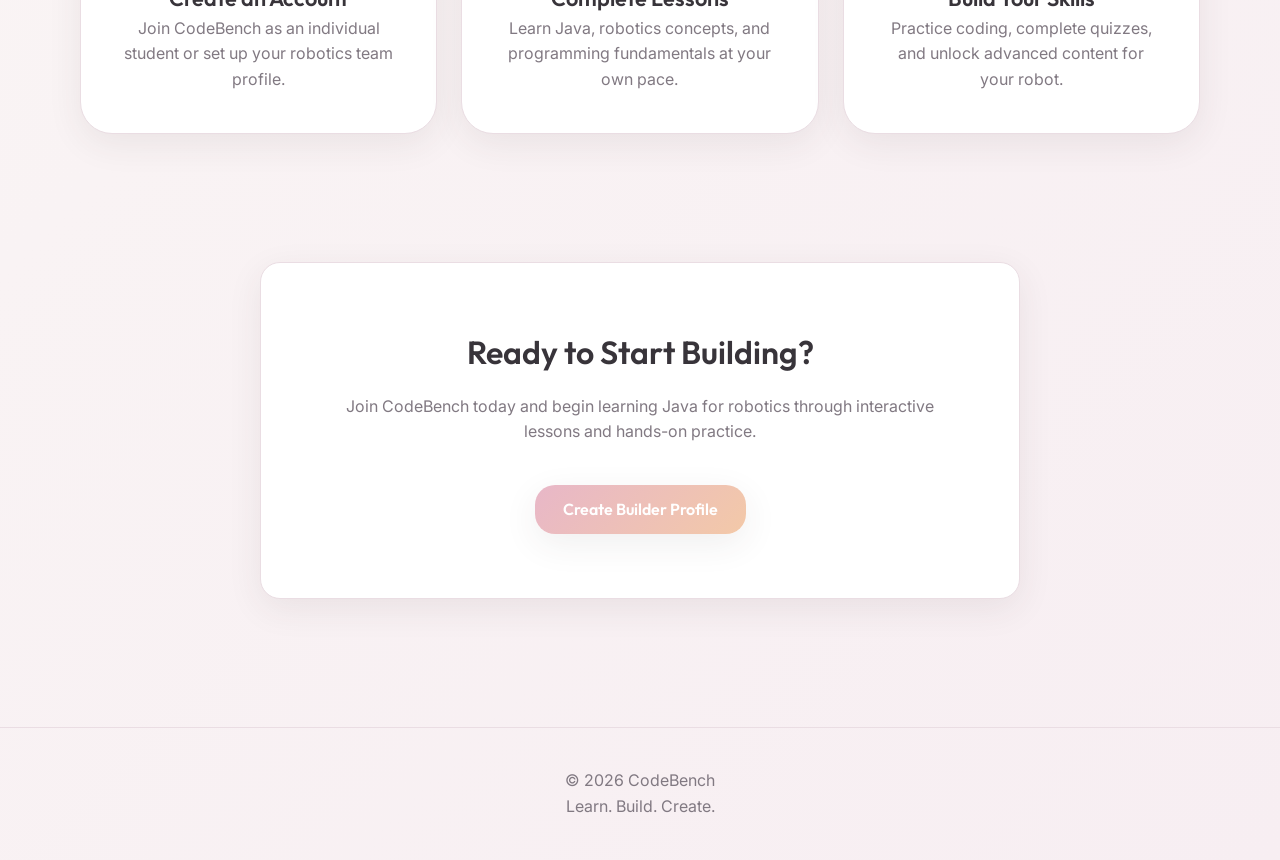
==== commit 4f6928b4: "Simplify landing page navigation" ====
--- a/index.html
+++ b/index.html
@@ -36,7 +36,6 @@
 
         <div class="nav-buttons">
             <a href="login.html" class="btn btn-secondary">Sign In</a>
-            <a href="signup.html" class="btn btn-primary">Get Started</a>
         </div>
     </header>
 
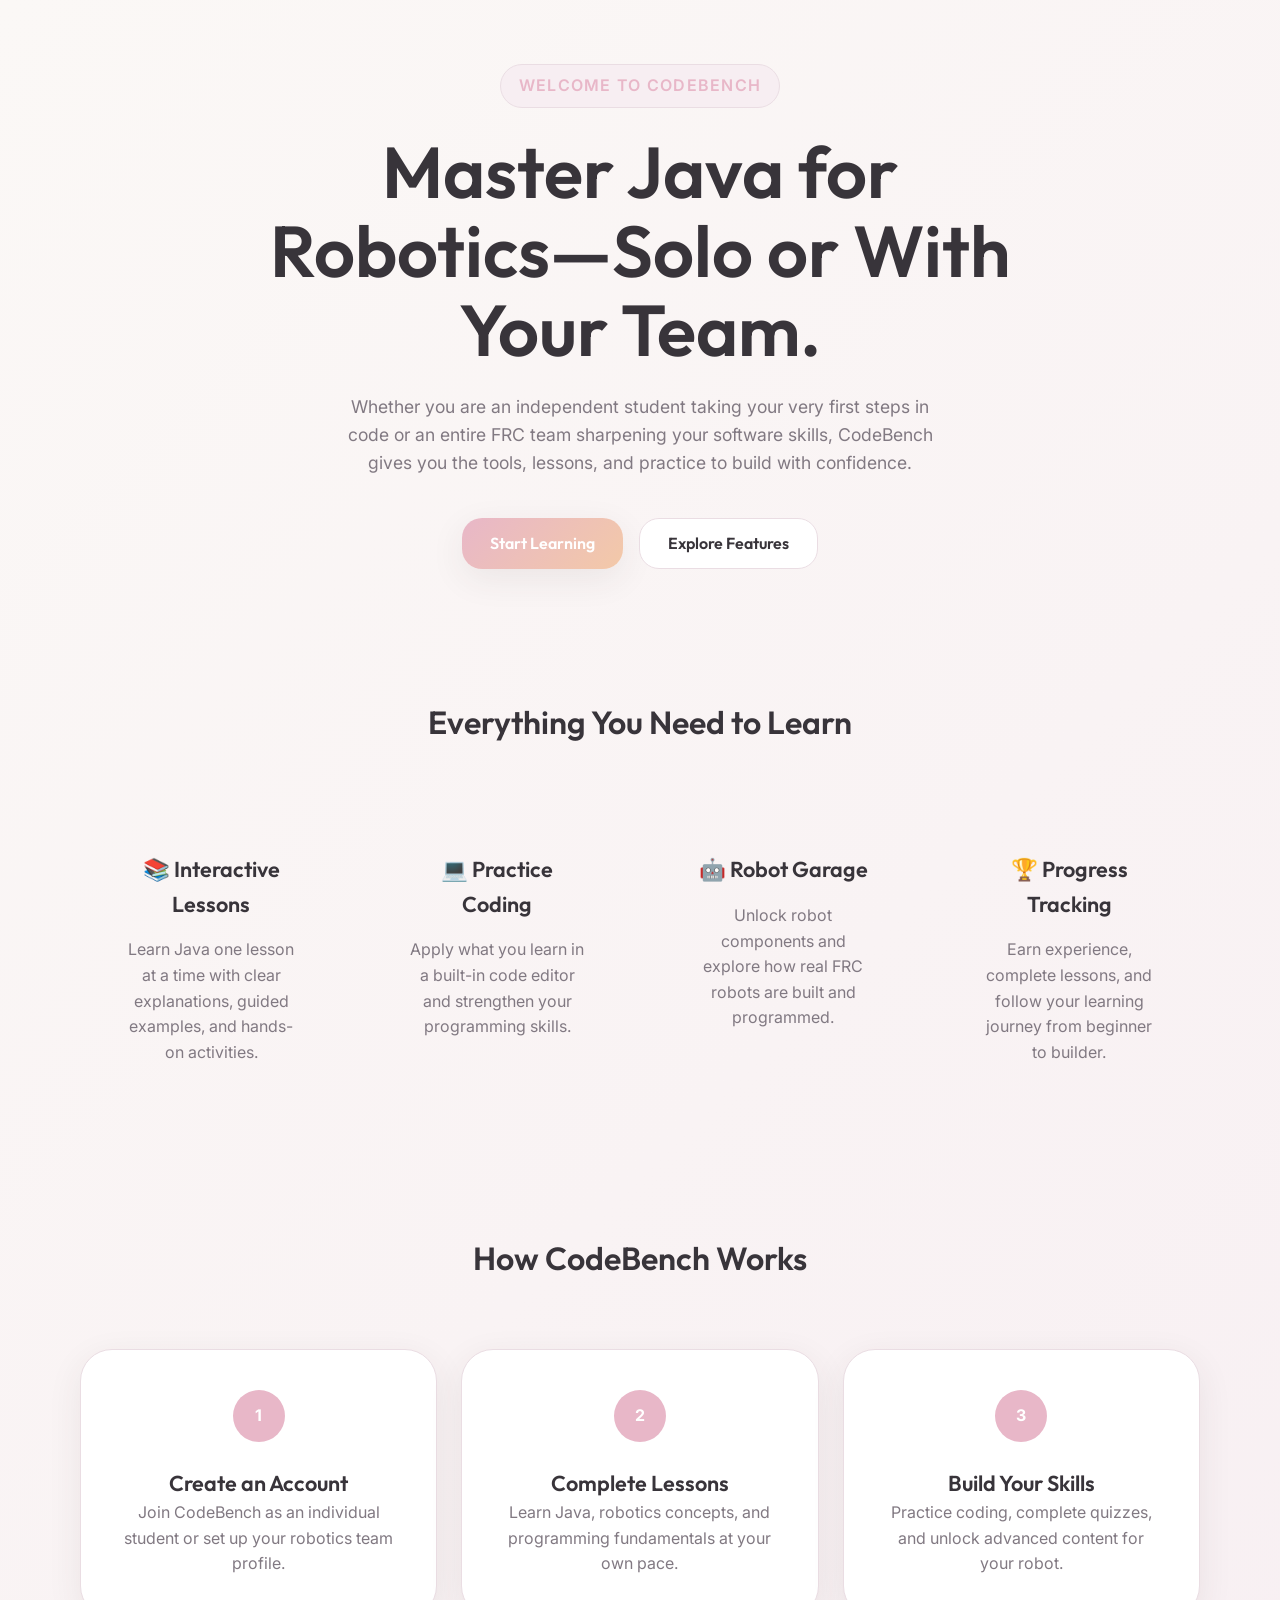
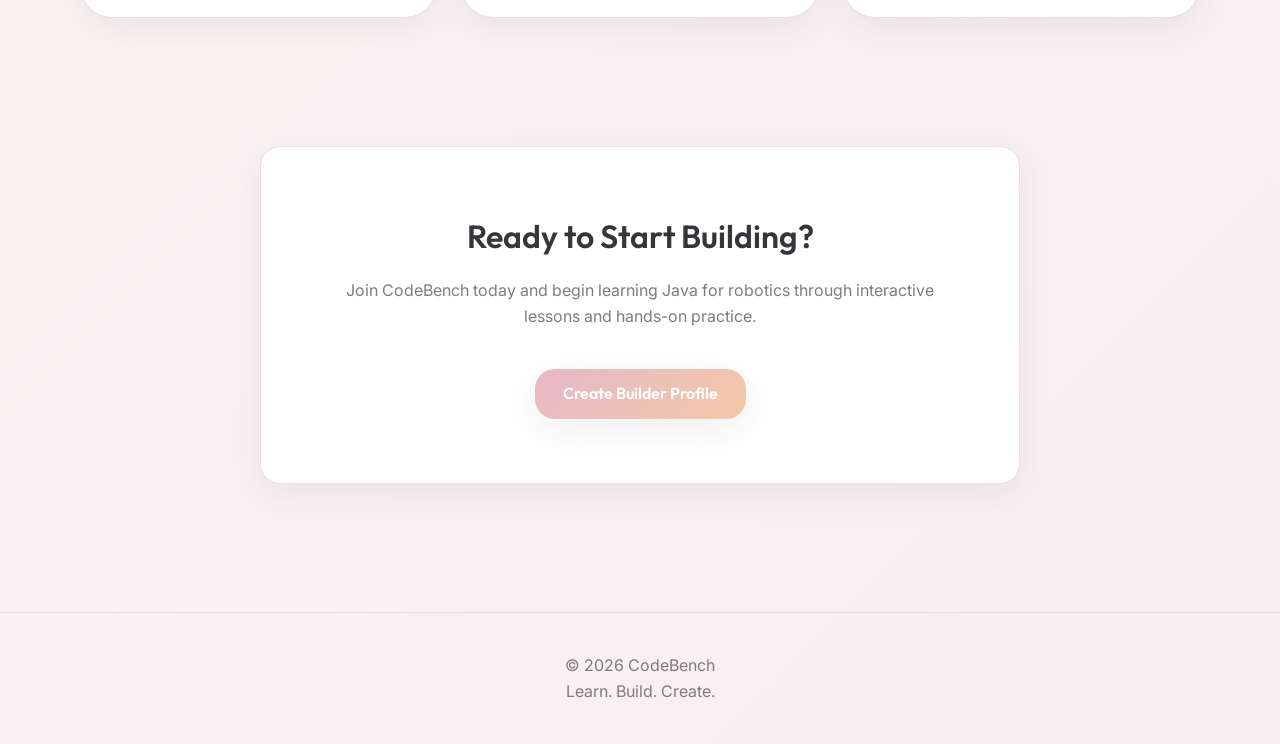
==== commit 77e64439: "Remove landing page navigation clutter" ====
--- a/index.html
+++ b/index.html
@@ -21,23 +21,7 @@
     <!-- =========================
           HEADER / NAVBAR
   ========================= -->
-    <header class="navbar-header">
-        <a href="index.html" class="logo-text">
-            <span>//</span> CodeBench
-        </a>
-
-        <nav class="navbar-links">
-            <a href="index.html">Home</a>
-            <a href="learn.html">Learn</a>
-            <a href="projects.html">Projects</a>
-            <a href="journey.html">Our Story</a>
-            <a href="connect.html">Let's Connect</a>
-        </nav>
-
-        <div class="nav-buttons">
-            <a href="login.html" class="btn btn-secondary">Sign In</a>
-        </div>
-    </header>
+    
 
     <!-- =========================
           MAIN CONTENT
